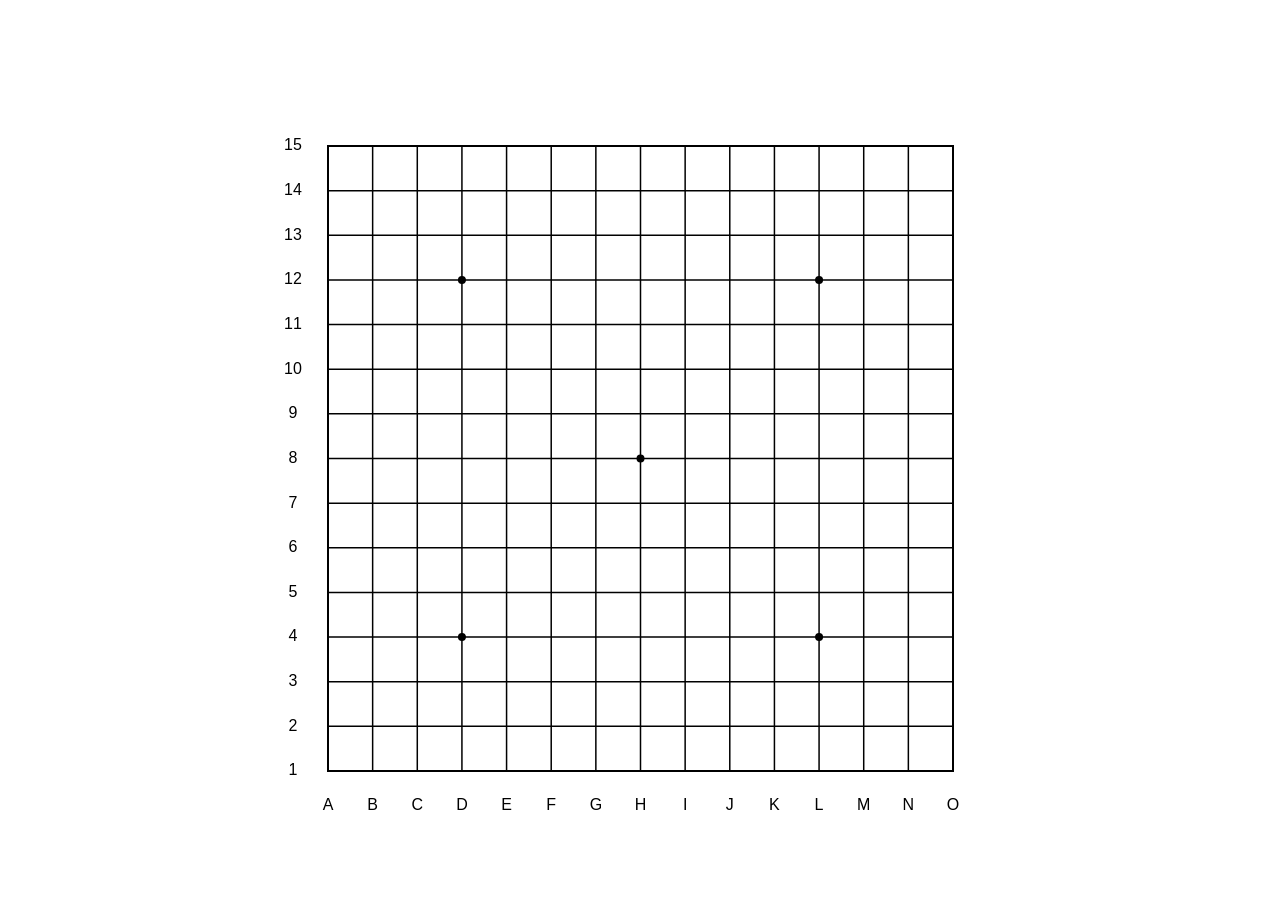
==== game.html @ 38035802 "added coordinates drawing + cleaned" ====
<!DOCTYPE html>
<html lang="en">
<head>
    <meta charset="UTF-8">
    <title>Gomoku</title>
    <link rel="stylesheet" href="game.css">
    <link rel="preconnect" href="https://fonts.googleapis.com">
    <link rel="preconnect" href="https://fonts.gstatic.com" crossorigin>
    <link href="https://fonts.googleapis.com/css2?family=Lexend:wght@100..900&display=swap" rel="stylesheet">
</head>
<body>
    <canvas id="board" width="725px" height="725px" ></canvas>

    <script src="game.js"></script>
</body>
</html>
---- game.css ----
body {
    min-height: 100vh;
    overflow: hidden;
    display: flex;
    justify-content: center;
    align-items: center;
}
#board{
    background: #FFFFFF;
}
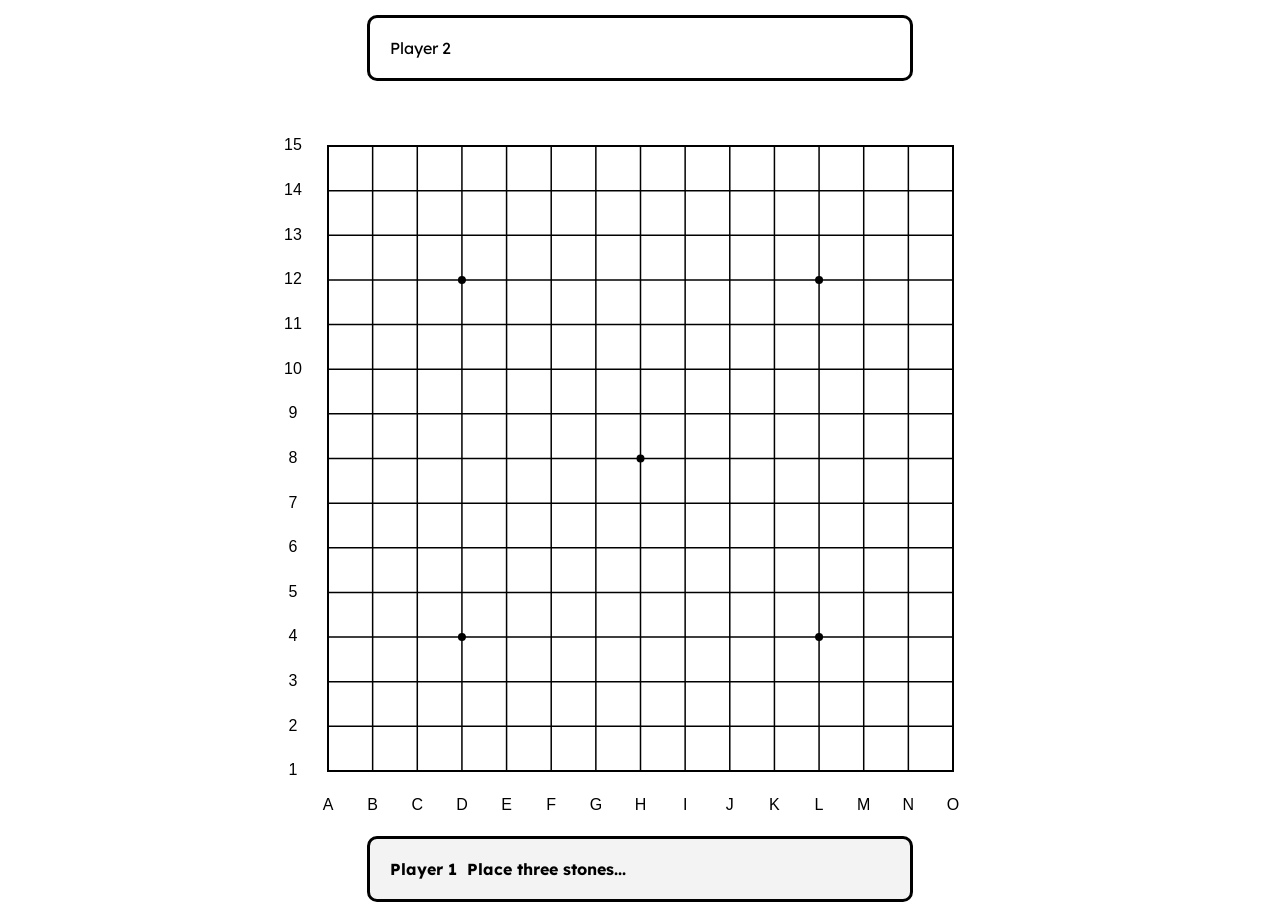
==== commit 61defcaf: "added swap + swap2" ====
--- a/game.html
+++ b/game.html
@@ -1,16 +1,46 @@
 <!DOCTYPE html>
-<html lang="en">
-<head>
-    <meta charset="UTF-8">
-    <title>Gomoku</title>
-    <link rel="stylesheet" href="game.css">
-    <link rel="preconnect" href="https://fonts.googleapis.com">
-    <link rel="preconnect" href="https://fonts.gstatic.com" crossorigin>
-    <link href="https://fonts.googleapis.com/css2?family=Lexend:wght@100..900&display=swap" rel="stylesheet">
-</head>
-<body>
-    <canvas id="board" width="725px" height="725px" ></canvas>
 
-    <script src="game.js"></script>
-</body>
+    <html lang="en">
+    <head>
+        <meta charset="UTF-8">
+        <title>Gomoku</title>
+        <link rel="stylesheet" href="game.css">
+        <link rel="preconnect" href="https://fonts.googleapis.com">
+        <link rel="preconnect" href="https://fonts.gstatic.com" crossorigin>
+        <link href="https://fonts.googleapis.com/css2?family=Lexend:wght@100..900&display=swap" rel="stylesheet">
+    </head>
+    <body>
+    <div class="game">
+        <div class="playerStatus" id="player2Status">
+            <p>Player 2</p>
+            <p class="swapStartMessage" id="player2SwapStartMessage">Place three stones...</p>
+            <p class="swap2Message hidden" id="player2Swap2Message">Place two more stones...</p>
+            <div class="swapChoose hidden" id="player2SwapChoose">
+                <button class="chooseButton" id="player2ChooseBlack">Play as black</button>
+                <button class="chooseButton" id="player2ChooseWhite">Play as White</button>
+                <button class="chooseButton" id="player2PlaceSwap2">Place swap 2</button>
+            </div>
+        </div>
+        <canvas id="board" width="725px" height="725px" ></canvas>
+        <div class="playerStatus" id="player1Status">
+            <p>Player 1</p>
+            <p class="swapStartMessage" id="player1SwapStartMessage">Place three stones...</p>
+            <p class="swap2Message hidden" id="player1Swap2Message">Place two more stones...</p>
+            <div class="swapChoose hidden" id="player1SwapChoose">
+                <button class="chooseButton" id="player1ChooseBlack">Play as black</button>
+                <button class="chooseButton" id="player1ChooseWhite">Play as white</button>
+                <button class="chooseButton" id="player1PlaceSwap2">Place swap 2</button>
+            </div>
+        </div>
+    </div>
+
+        <dialog class="modal" id="gameEndModal">
+            <h1> Game Ended </h1>
+            <h2 id="gameResult"> Player X Won</h2>
+            <button id="playAgainButton">Play Again</button>
+            <button>Analysis</button>
+            <button>Save Game</button>
+        </dialog>
+        <script src="game.js"></script>
+    </body>
 </html>
--- a/game.css
+++ b/game.css
@@ -1,12 +1,79 @@
-
-
 body {
     min-height: 100vh;
     overflow: hidden;
+    font-family: 'Lexend', sans-serif;
     display: flex;
+    flex-direction: column;
     justify-content: center;
     align-items: center;
+    margin: 0;
+}
+
+.game {
+    display: flex;
+    flex-direction: column;
+    align-items: center;
+    margin: 0;
 }
 #board{
     background: #FFFFFF;
+}
+
+.modal {
+    border-width: 3.5px;
+    border-radius: 15px;
+    outline: none;
+}
+
+dialog::backdrop {
+    backdrop-filter: blur(1px);
+}
+
+button {
+    font-family: 'Lexend', sans-serif;
+    background-color: #F3F3F3;
+    border: 3px solid #000000;
+    border-radius: 5px;
+    margin: 0;
+    padding: 5px;
+}
+
+button:hover {
+    background-color: #E0E0E0;
+}
+
+.swapChoose {
+    display: flex;
+    flex-direction: row;
+    gap: 10px;
+}
+
+.chooseButton {
+
+}
+.highlight {
+    background-color: #F3F3F3;
+    font-weight: bold;
+    margin: 0;
+}
+
+.hidden {
+    display: none;
+}
+
+.playerStatus {
+    display: flex;
+    flex-direction: row;
+    align-items: center;
+    gap: 10px;
+    padding: 20px;
+    border: 3px solid #000000;
+    border-radius: 10px;
+    width: 500px;
+    margin: 15px;
+    height: 20px;
+}
+
+p {
+    margin: 0;
 }
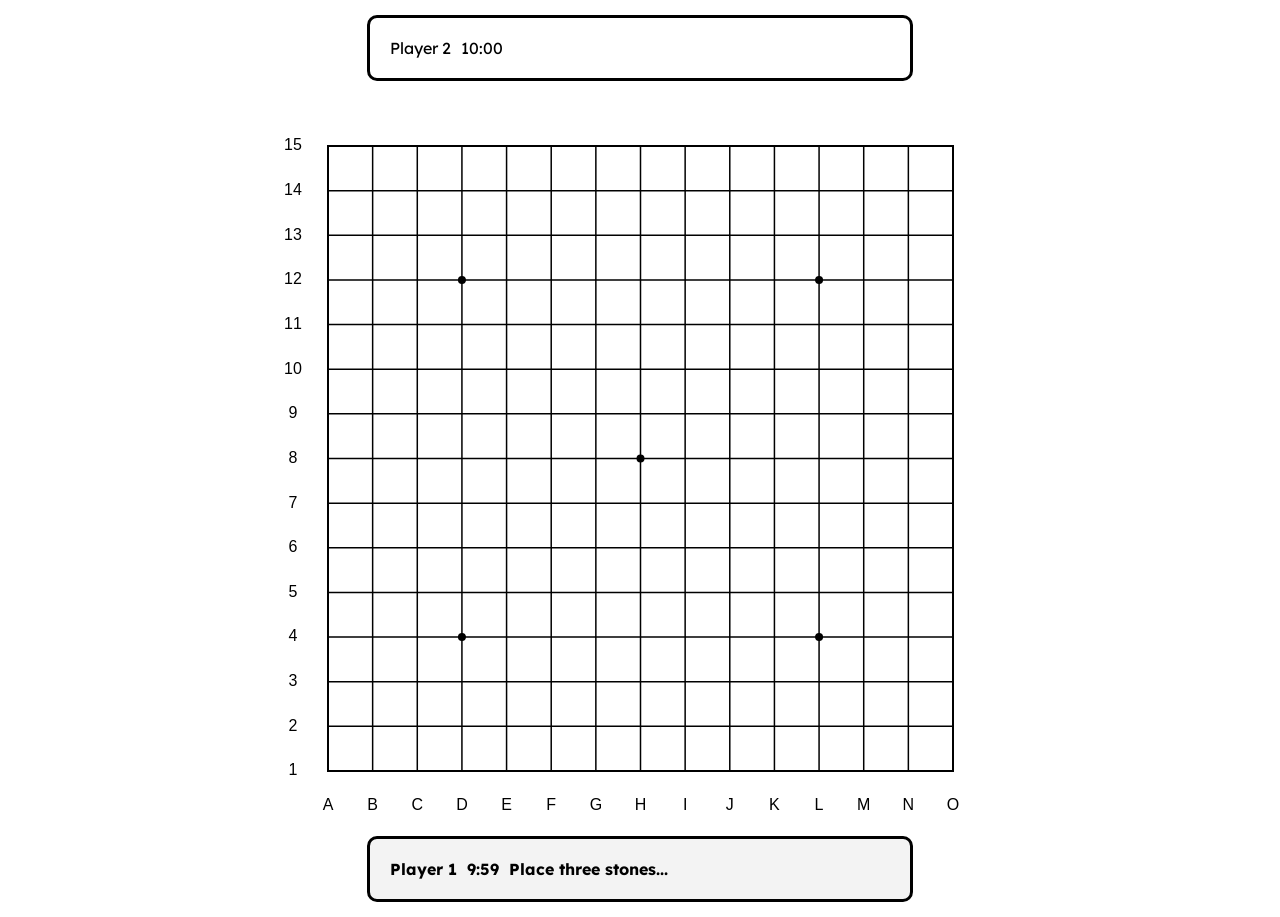
==== commit 266d4237: "added basic timer (seconds)" ====
--- a/game.html
+++ b/game.html
@@ -13,6 +13,7 @@
     <div class="game">
         <div class="playerStatus" id="player2Status">
             <p>Player 2</p>
+            <div class="timer" id="player2Timer"></div>
             <p class="swapStartMessage" id="player2SwapStartMessage">Place three stones...</p>
             <p class="swap2Message hidden" id="player2Swap2Message">Place two more stones...</p>
             <div class="swapChoose hidden" id="player2SwapChoose">
@@ -24,6 +25,7 @@
         <canvas id="board" width="725px" height="725px" ></canvas>
         <div class="playerStatus" id="player1Status">
             <p>Player 1</p>
+            <div class="timer" id="player1Timer"></div>
             <p class="swapStartMessage" id="player1SwapStartMessage">Place three stones...</p>
             <p class="swap2Message hidden" id="player1Swap2Message">Place two more stones...</p>
             <div class="swapChoose hidden" id="player1SwapChoose">
--- a/game.css
+++ b/game.css
@@ -51,11 +51,7 @@
 .chooseButton {
 
 }
-.highlight {
-    background-color: #F3F3F3;
-    font-weight: bold;
-    margin: 0;
-}
+
 
 .hidden {
     display: none;
@@ -67,13 +63,18 @@
     align-items: center;
     gap: 10px;
     padding: 20px;
-    border: 3px solid #000000;
+    border: 3px solid;
     border-radius: 10px;
     width: 500px;
     margin: 15px;
     height: 20px;
 }
 
+.highlight {
+    background-color: #F3F3F3;
+    font-weight: bold;
+}
+
 p {
     margin: 0;
 }
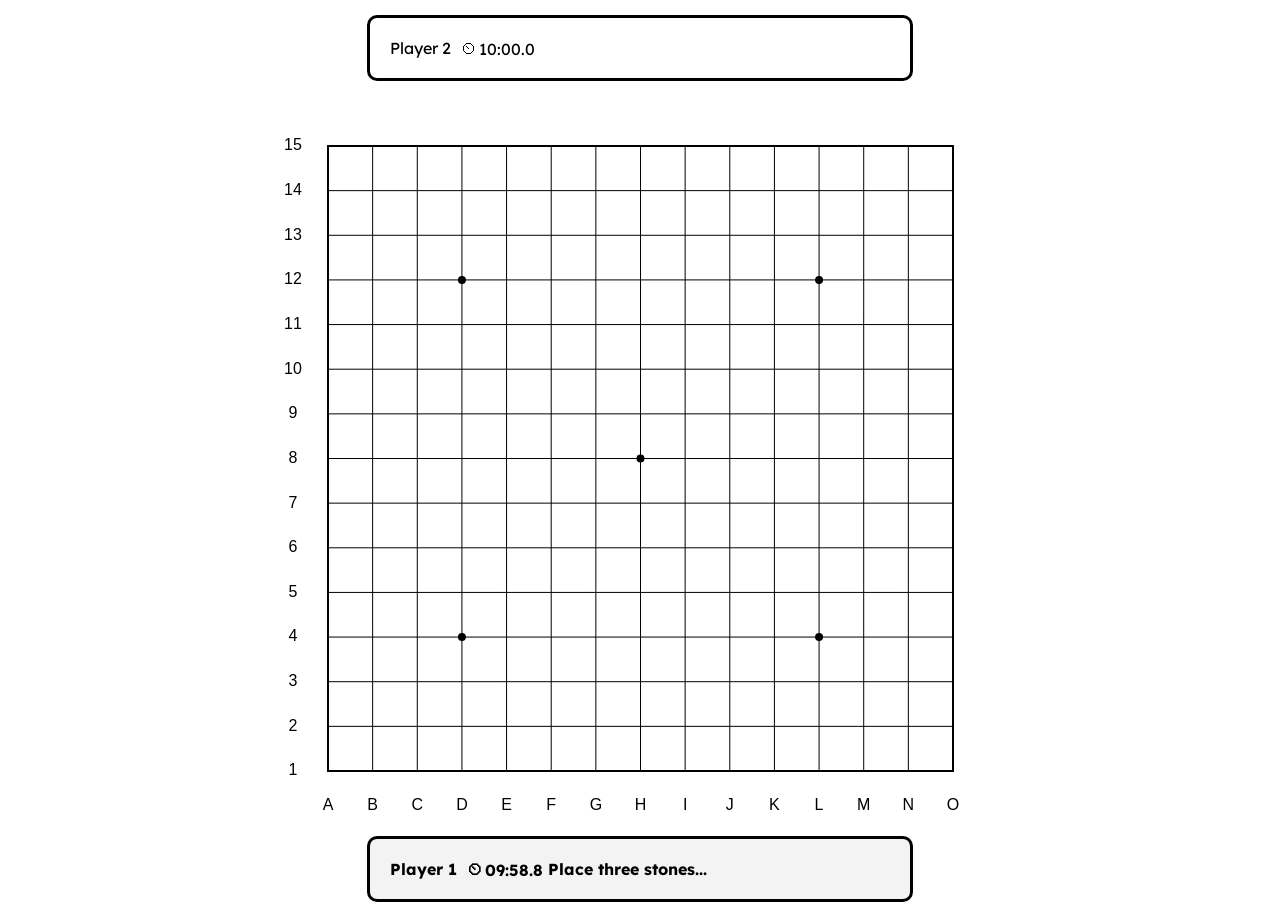
==== commit 2725f677: "added deciseconds, hours and increment to timer" ====
--- a/game.html
+++ b/game.html
@@ -13,7 +13,10 @@
     <div class="game">
         <div class="playerStatus" id="player2Status">
             <p>Player 2</p>
-            <div class="timer" id="player2Timer"></div>
+            <div class="timer">
+                <p class="timerIcon">⏲</p>
+                <div class="timerTime" id="player2Timer"></div>
+            </div>
             <p class="swapStartMessage" id="player2SwapStartMessage">Place three stones...</p>
             <p class="swap2Message hidden" id="player2Swap2Message">Place two more stones...</p>
             <div class="swapChoose hidden" id="player2SwapChoose">
@@ -25,7 +28,10 @@
         <canvas id="board" width="725px" height="725px" ></canvas>
         <div class="playerStatus" id="player1Status">
             <p>Player 1</p>
-            <div class="timer" id="player1Timer"></div>
+            <div class="timer">
+                <p class="timerIcon">⏲</p>
+                <div class="timerTime" id="player1Timer"></div>
+            </div>
             <p class="swapStartMessage" id="player1SwapStartMessage">Place three stones...</p>
             <p class="swap2Message hidden" id="player1Swap2Message">Place two more stones...</p>
             <div class="swapChoose hidden" id="player1SwapChoose">
--- a/game.css
+++ b/game.css
@@ -1,6 +1,5 @@
 body {
     min-height: 100vh;
-    overflow: hidden;
     font-family: 'Lexend', sans-serif;
     display: flex;
     flex-direction: column;
@@ -77,4 +76,14 @@
 
 p {
     margin: 0;
+}
+
+.timer {
+    display: flex;
+    flex-direction: row;
+    gap: 2px;
+}
+
+.timerTime {
+    margin-top: 1px;
 }
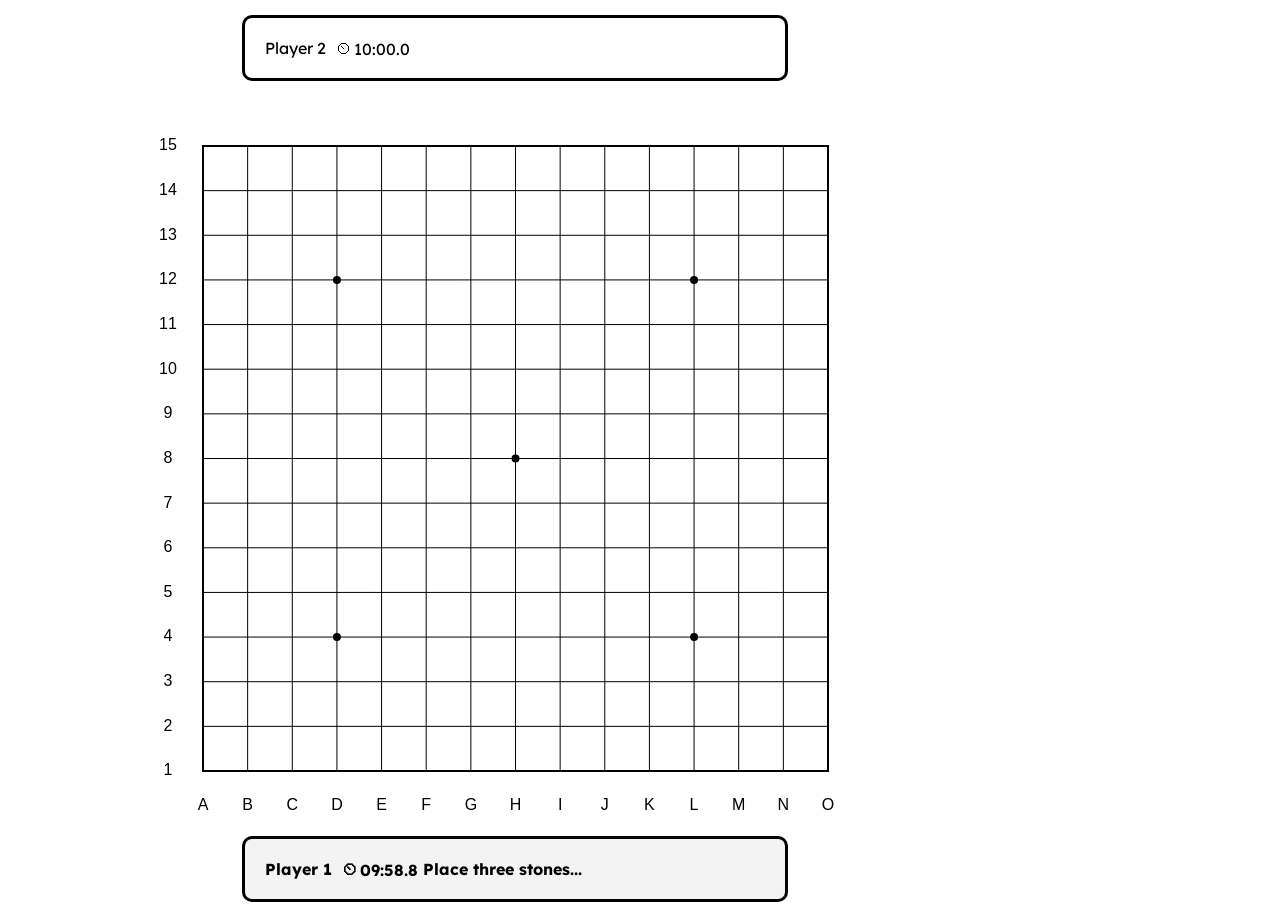
==== commit 75954916: "added notation tab" ====
--- a/game.html
+++ b/game.html
@@ -1,4 +1,4 @@
-<!DOCTYPE html>
+    <!DOCTYPE html>
 
     <html lang="en">
     <head>
@@ -41,6 +41,8 @@
             </div>
         </div>
     </div>
+    
+    <div id="notationTab"></div>
 
         <dialog class="modal" id="gameEndModal">
             <h1> Game Ended </h1>
--- a/game.css
+++ b/game.css
@@ -2,15 +2,16 @@
     min-height: 100vh;
     font-family: 'Lexend', sans-serif;
     display: flex;
-    flex-direction: column;
+    flex-direction: row;
     justify-content: center;
-    align-items: center;
+    align-items: flex-start;
     margin: 0;
-}
+} 
 
 .game {
     display: flex;
     flex-direction: column;
+    align-items: center;
     align-items: center;
     margin: 0;
 }
@@ -86,4 +87,9 @@
 
 .timerTime {
     margin-top: 1px;
+}
+
+#notationTab {
+    width: 250px;
+    margin-top: 150px;
 }
